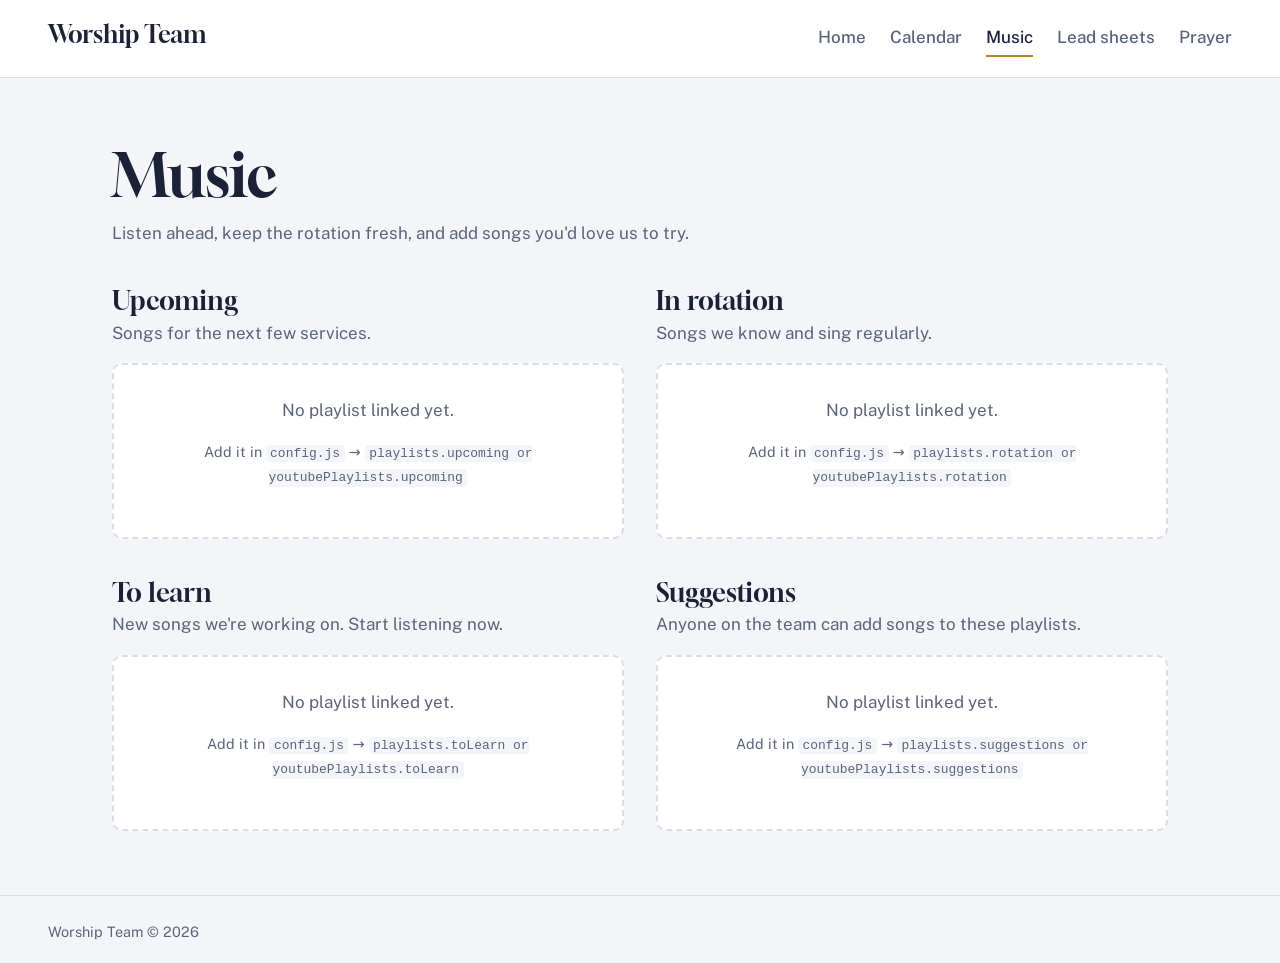
==== music.html @ ee6f873a "Add files via upload" ====
<!DOCTYPE html>
<html lang="en">
<head>
  <meta charset="utf-8">
  <meta name="viewport" content="width=device-width, initial-scale=1, viewport-fit=cover">
  <meta name="robots" content="noindex, nofollow">
  <title>Music · Worship Team</title>
  <link rel="icon" href="data:image/svg+xml,<svg xmlns='http://www.w3.org/2000/svg' viewBox='0 0 100 100'><text y='.9em' font-size='90'>🎶</text></svg>">
  <link rel="preconnect" href="https://fonts.googleapis.com">
  <link rel="preconnect" href="https://fonts.gstatic.com" crossorigin>
  <link href="https://fonts.googleapis.com/css2?family=Gloock&family=Public+Sans:wght@400;500;600;700&display=swap" rel="stylesheet">
  <link rel="stylesheet" href="style.css">
</head>
<body>
  <header class="site-header">
    <a class="brand" href="index.html" data-team-name>Worship Team</a>
    <nav aria-label="Main">
      <a href="index.html">Home</a>
      <a href="calendar.html">Calendar</a>
      <a href="music.html" aria-current="page">Music</a>
      <a href="leadsheets.html">Lead sheets</a>
      <a href="prayer.html">Prayer</a>
    </nav>
  </header>
  <main>
    <h1 class="page-title">Music</h1>
    <p class="page-intro">Listen ahead, keep the rotation fresh, and add songs you'd love us to try.</p>
    <div class="playlists">
      <article class="playlist">
        <h2>Upcoming</h2>
        <p>Songs for the next few services.</p>
        <div class="sources" data-section="upcoming"></div>
      </article>
      <article class="playlist">
        <h2>In rotation</h2>
        <p>Songs we know and sing regularly.</p>
        <div class="sources" data-section="rotation"></div>
      </article>
      <article class="playlist">
        <h2>To learn</h2>
        <p>New songs we're working on. Start listening now.</p>
        <div class="sources" data-section="toLearn"></div>
      </article>
      <article class="playlist playlist-suggestions">
        <h2>Suggestions</h2>
        <p>Anyone on the team can add songs to these playlists.</p>
        <div class="sources" data-section="suggestions"></div>
      </article>
    </div>
  </main>
  <footer>
    <span data-team-name>Worship Team</span> <span id="footer-church"></span> &copy; <span id="year"></span>
  </footer>
  <script src="config.js"></script>
  <script src="site.js"></script>
</body>
</html>
---- style.css ----
:root {
  --paper: #F3F5F8;
  --surface: #FFFFFF;
  --ink: #1B2238;
  --muted: #5B6478;
  --line: #D8DDE6;
  --glass: #2F5DA8;
  --gold: #B8861F;
  --radius: 10px;
  --display: "Gloock", Georgia, "Times New Roman", serif;
  --body: "Public Sans", system-ui, -apple-system, "Segoe UI", sans-serif;
}
@media (prefers-color-scheme: dark) {
  :root {
    --paper: #121729;
    --surface: #1A2036;
    --ink: #E8EBF2;
    --muted: #A2AABC;
    --line: #2B3352;
    --glass: #86A8E3;
    --gold: #E0B252;
  }
}

* { box-sizing: border-box; }
[hidden] { display: none !important; }
html { -webkit-text-size-adjust: 100%; }
body {
  margin: 0;
  background: var(--paper);
  color: var(--ink);
  font: 400 1.0625rem/1.6 var(--body);
  min-height: 100vh;
  display: flex;
  flex-direction: column;
}
a { color: var(--glass); }
a:focus-visible, button:focus-visible {
  outline: 3px solid var(--gold);
  outline-offset: 3px;
  border-radius: 4px;
}
code { font-size: 0.9em; background: var(--paper); padding: 0.1em 0.35em; border-radius: 4px; }

/* ---------- Header ---------- */
.site-header {
  display: flex;
  flex-wrap: wrap;
  align-items: baseline;
  justify-content: space-between;
  gap: 0.75rem 2rem;
  padding: 1.25rem clamp(1rem, 4vw, 3rem);
  padding-top: calc(1.25rem + env(safe-area-inset-top, 0px));
  border-bottom: 1px solid var(--line);
  background: var(--surface);
}
.brand {
  font: 400 1.5rem/1.1 var(--display);
  color: var(--ink);
  text-decoration: none;
}
.site-header nav { display: flex; gap: 0.25rem 1.5rem; flex-wrap: wrap; }
.site-header nav a {
  color: var(--muted);
  text-decoration: none;
  font-weight: 500;
  padding: 0.25rem 0;
  border-bottom: 2px solid transparent;
}
.site-header nav a:hover { color: var(--ink); }
.site-header nav a[aria-current="page"] { color: var(--ink); border-bottom-color: var(--gold); }

/* ---------- Layout ---------- */
main {
  flex: 1;
  width: 100%;
  max-width: 72rem;
  margin: 0 auto;
  padding: clamp(2rem, 5vw, 4rem) clamp(1rem, 4vw, 3rem);
}
h1, h2 { font-family: var(--display); font-weight: 400; line-height: 1.1; margin: 0; }
.page-title { font-size: clamp(2.5rem, 6vw, 3.75rem); }
.page-intro { color: var(--muted); max-width: 40rem; margin: 0.75rem 0 2.5rem; }
h2 { font-size: 1.6rem; }
.muted { color: var(--muted); }

/* ---------- Embeds ---------- */
.embed {
  background: var(--surface);
  border: 1px solid var(--line);
  border-radius: var(--radius);
  overflow: hidden;
}
.embed iframe { display: block; width: 100%; height: 100%; border: 0; }
.ratio-16x9 { aspect-ratio: 16 / 9; }

.setup {
  border: 2px dashed var(--line);
  border-radius: var(--radius);
  padding: 2rem 1.5rem;
  text-align: center;
  color: var(--muted);
  background: var(--surface);
}
.setup p { margin: 0; }
.setup .setup-hint { font-size: 0.9rem; margin-top: 0.35rem; }

.button {
  display: inline-block;
  background: var(--glass);
  color: var(--surface);
  font-weight: 600;
  text-decoration: none;
  padding: 0.7rem 1.25rem;
  border-radius: 999px;
}
.button:hover { filter: brightness(1.08); }
.text-link { font-weight: 600; text-decoration-thickness: 2px; text-underline-offset: 3px; }

/* ---------- Home ---------- */
.hero-label { color: var(--muted); margin: 0 0 0.5rem; font-size: 1.1rem; }
.hero-date {
  font-size: clamp(2.75rem, 9vw, 6.5rem);
  letter-spacing: -0.01em;
  margin-bottom: 2rem;
}
.stream { margin-bottom: 1.25rem; }
.stream-placeholder {
  padding: clamp(2rem, 6vw, 4rem) 1.5rem;
  border-left: 6px solid var(--gold);
}
.stream-placeholder p { margin: 0; font-size: 1.15rem; max-width: 32rem; }

.around { margin-top: clamp(3rem, 7vw, 5rem); }
.around h2 { margin-bottom: 1rem; }
.around-list { list-style: none; margin: 0; padding: 0; border-top: 1px solid var(--line); }
.around-list a {
  display: flex;
  flex-wrap: wrap;
  gap: 0.25rem 1.5rem;
  align-items: baseline;
  padding: 1.1rem 0.25rem;
  border-bottom: 1px solid var(--line);
  text-decoration: none;
  color: var(--ink);
}
.around-list a:hover strong { color: var(--glass); }
.around-list strong { font: 400 1.5rem/1.2 var(--display); min-width: 8rem; }
.around-list span { color: var(--muted); }

/* ---------- Calendar ---------- */
.toggle { display: inline-flex; border: 1px solid var(--line); border-radius: 999px; padding: 3px; margin-bottom: 1rem; background: var(--surface); }
.toggle button {
  font: inherit; font-weight: 600; font-size: 0.95rem;
  border: 0; background: transparent; color: var(--muted);
  padding: 0.4rem 1rem; border-radius: 999px; cursor: pointer;
}
.toggle button[aria-pressed="true"] { background: var(--glass); color: var(--surface); }
#calendar { height: max(520px, 72vh); }
#calendar.embed:has(.setup) { height: auto; border: 0; }

/* ---------- Music ---------- */
.playlists { display: grid; gap: 2.5rem 2rem; grid-template-columns: repeat(auto-fit, minmax(min(100%, 26rem), 1fr)); }
.playlist h2 { margin-bottom: 0.25rem; }
.playlist p { color: var(--muted); margin: 0 0 1rem; }
.sources { display: grid; gap: 1.5rem; }
.source-label { font: 600 0.95rem/1.3 var(--body); color: var(--muted); margin: 0 0 0.5rem; }
.slot { border-radius: 12px; overflow: hidden; background: var(--surface); }
.slot iframe { width: 100%; height: 100%; border: 0; display: block; }
.slot-spotify { height: 380px; }
.slot-youtube { aspect-ratio: 16 / 9; }
.source .text-link { display: inline-block; margin-top: 0.75rem; }
.playlist-suggestions .slot { outline: 2px solid var(--gold); outline-offset: 4px; }

/* ---------- Prayer ---------- */
.prayer-grid { display: grid; gap: 3rem; grid-template-columns: minmax(0, 3fr) minmax(0, 2fr); align-items: start; }
@media (max-width: 860px) { .prayer-grid { grid-template-columns: 1fr; } }
.prayer-grid h2 { margin-bottom: 1rem; }
#prayer-form { height: 900px; }
#prayer-form:has(.setup) { height: auto; border: 0; }
.updates { list-style: none; margin: 0 0 2.5rem; padding: 0; }
.updates li { display: grid; grid-template-columns: 4.5rem 1fr; gap: 1rem; padding: 0.9rem 0; border-top: 1px solid var(--line); }
.updates li:last-child { border-bottom: 1px solid var(--line); }
.update-date { font-weight: 700; color: var(--gold); }
.prayer-list p { color: var(--muted); font-size: 0.95rem; margin: 0.75rem 0 0; }

/* ---------- Lead sheets ---------- */
.visually-hidden { position: absolute; width: 1px; height: 1px; overflow: hidden; clip: rect(0 0 0 0); white-space: nowrap; }
.sheets-tools { display: flex; flex-wrap: wrap; gap: 1rem; align-items: center; justify-content: space-between; margin-bottom: 1.5rem; }
.search { flex: 1 1 18rem; max-width: 28rem; }
.search input {
  width: 100%;
  font: inherit;
  color: var(--ink);
  background: var(--surface);
  border: 1px solid var(--line);
  border-radius: 999px;
  padding: 0.65rem 1.1rem;
}
.search input:focus-visible { outline: 3px solid var(--gold); outline-offset: 2px; }
.sheets { list-style: none; margin: 0; padding: 0; border-top: 1px solid var(--line); }
.sheets:empty { border-top: 0; }
.sheet {
  display: grid;
  grid-template-columns: minmax(0, 1fr) auto;
  grid-template-areas: "title key" "artist key";
  column-gap: 1.5rem;
  align-items: center;
  padding: 0.9rem 0.25rem;
  border-bottom: 1px solid var(--line);
  color: var(--ink);
  text-decoration: none;
}
a.sheet:hover .sheet-title { color: var(--glass); }
.sheet-title { grid-area: title; font: 400 1.35rem/1.25 var(--display); }
.sheet-artist { grid-area: artist; color: var(--muted); font-size: 0.95rem; }
.sheet-key {
  grid-area: key;
  font-weight: 700;
  color: var(--gold);
  white-space: nowrap;
}

/* ---------- Footer ---------- */
footer {
  border-top: 1px solid var(--line);
  padding: 1.5rem clamp(1rem, 4vw, 3rem);
  padding-bottom: calc(1.5rem + env(safe-area-inset-bottom, 0px));
  color: var(--muted);
  font-size: 0.9rem;
}

@media (prefers-reduced-motion: reduce) { * { transition: none !important; } }

@media (max-width: 480px) {
  .site-header nav { gap: 0.25rem 0.9rem; font-size: 0.95rem; }
}
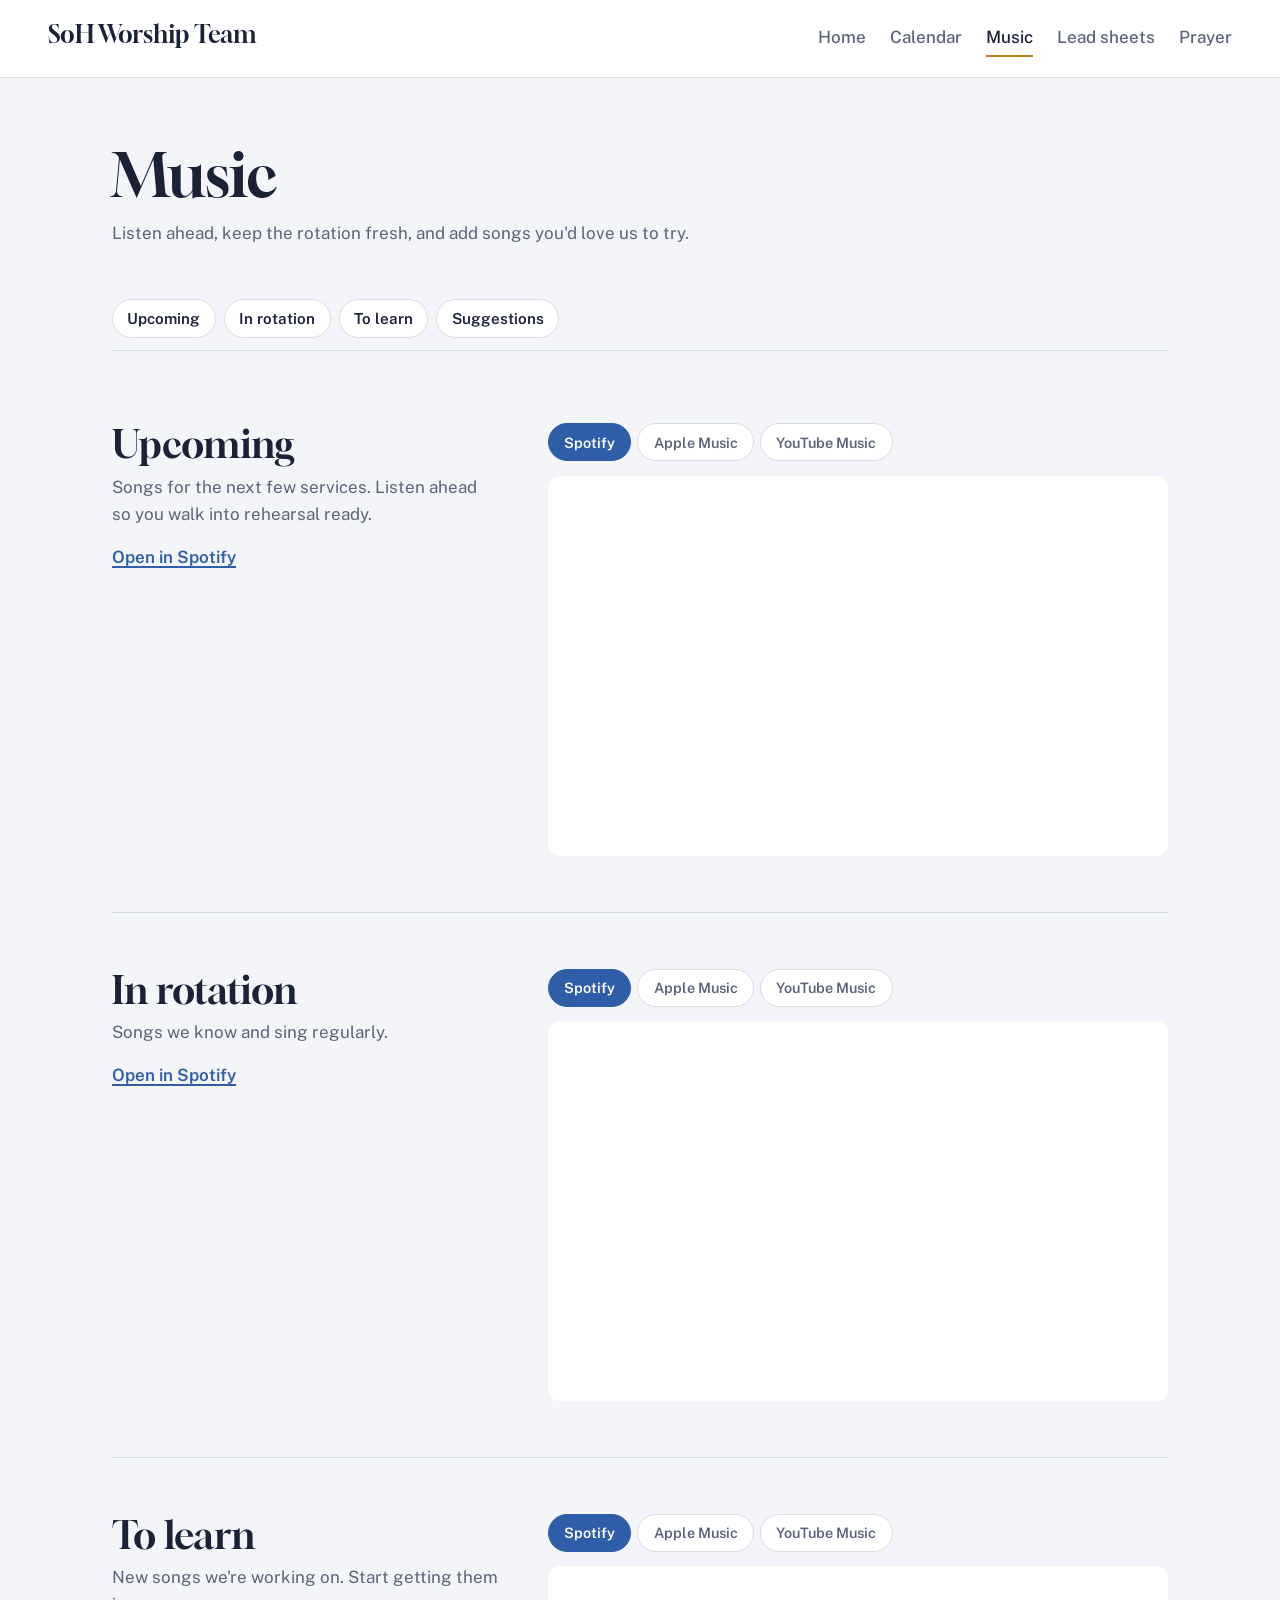
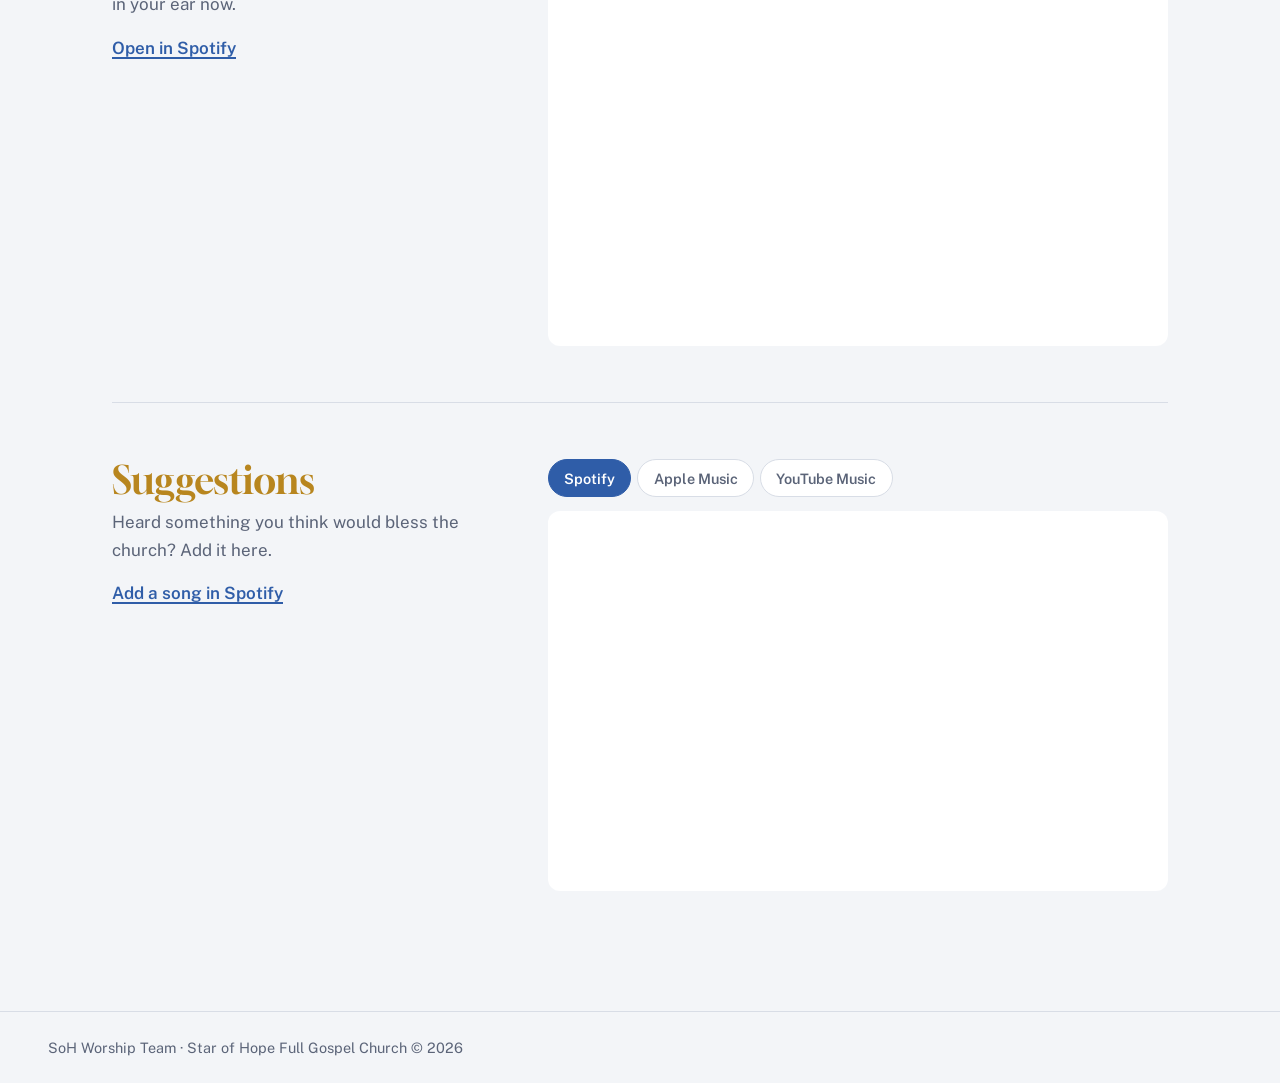
==== commit 3acb2635: "Add files via upload" ====
--- a/music.html
+++ b/music.html
@@ -25,28 +25,48 @@
   <main>
     <h1 class="page-title">Music</h1>
     <p class="page-intro">Listen ahead, keep the rotation fresh, and add songs you'd love us to try.</p>
-    <div class="playlists">
-      <article class="playlist">
-        <h2>Upcoming</h2>
-        <p>Songs for the next few services.</p>
-        <div class="sources" data-section="upcoming"></div>
-      </article>
-      <article class="playlist">
-        <h2>In rotation</h2>
+    <nav class="jump" aria-label="Playlists on this page">
+      <a href="#upcoming">Upcoming</a>
+      <a href="#rotation">In rotation</a>
+      <a href="#toLearn">To learn</a>
+      <a href="#suggestions">Suggestions</a>
+    </nav>
+
+    <section class="playlist" id="upcoming" aria-labelledby="upcoming-title">
+      <div class="playlist-info">
+        <h2 id="upcoming-title">Upcoming</h2>
+        <p>Songs for the next few services. Listen ahead so you walk into rehearsal ready.</p>
+        <div class="playlist-links" data-links="upcoming"></div>
+      </div>
+      <div class="playlist-player" data-section="upcoming"></div>
+    </section>
+
+    <section class="playlist" id="rotation" aria-labelledby="rotation-title">
+      <div class="playlist-info">
+        <h2 id="rotation-title">In rotation</h2>
         <p>Songs we know and sing regularly.</p>
-        <div class="sources" data-section="rotation"></div>
-      </article>
-      <article class="playlist">
-        <h2>To learn</h2>
-        <p>New songs we're working on. Start listening now.</p>
-        <div class="sources" data-section="toLearn"></div>
-      </article>
-      <article class="playlist playlist-suggestions">
-        <h2>Suggestions</h2>
-        <p>Anyone on the team can add songs to these playlists.</p>
-        <div class="sources" data-section="suggestions"></div>
-      </article>
-    </div>
+        <div class="playlist-links" data-links="rotation"></div>
+      </div>
+      <div class="playlist-player" data-section="rotation"></div>
+    </section>
+
+    <section class="playlist" id="toLearn" aria-labelledby="toLearn-title">
+      <div class="playlist-info">
+        <h2 id="toLearn-title">To learn</h2>
+        <p>New songs we're working on. Start getting them in your ear now.</p>
+        <div class="playlist-links" data-links="toLearn"></div>
+      </div>
+      <div class="playlist-player" data-section="toLearn"></div>
+    </section>
+
+    <section class="playlist playlist-suggestions" id="suggestions" aria-labelledby="suggestions-title">
+      <div class="playlist-info">
+        <h2 id="suggestions-title">Suggestions</h2>
+        <p>Heard something you think would bless the church? Add it here.</p>
+        <div class="playlist-links" data-links="suggestions"></div>
+      </div>
+      <div class="playlist-player" data-section="suggestions"></div>
+    </section>
   </main>
   <footer>
     <span data-team-name>Worship Team</span> <span id="footer-church"></span> &copy; <span id="year"></span>
--- a/style.css
+++ b/style.css
@@ -160,17 +160,71 @@
 #calendar.embed:has(.setup) { height: auto; border: 0; }
 
 /* ---------- Music ---------- */
-.playlists { display: grid; gap: 2.5rem 2rem; grid-template-columns: repeat(auto-fit, minmax(min(100%, 26rem), 1fr)); }
-.playlist h2 { margin-bottom: 0.25rem; }
-.playlist p { color: var(--muted); margin: 0 0 1rem; }
-.sources { display: grid; gap: 1.5rem; }
-.source-label { font: 600 0.95rem/1.3 var(--body); color: var(--muted); margin: 0 0 0.5rem; }
+html { scroll-behavior: smooth; scroll-padding-top: calc(5rem + env(safe-area-inset-top, 0px)); }
+@media (prefers-reduced-motion: reduce) { html { scroll-behavior: auto; } }
+
+.jump {
+  position: sticky;
+  top: 0;
+  z-index: 5;
+  display: flex;
+  gap: 0.5rem;
+  overflow-x: auto;
+  padding: 0.75rem 0;
+  padding-top: calc(0.75rem + env(safe-area-inset-top, 0px));
+  margin-bottom: 1rem;
+  background: var(--paper);
+  border-bottom: 1px solid var(--line);
+  scrollbar-width: none;
+}
+.jump::-webkit-scrollbar { display: none; }
+.jump a {
+  flex: none;
+  color: var(--ink);
+  text-decoration: none;
+  font-weight: 600;
+  font-size: 0.95rem;
+  padding: 0.4rem 0.9rem;
+  border: 1px solid var(--line);
+  border-radius: 999px;
+  background: var(--surface);
+}
+.jump a:hover { border-color: var(--glass); color: var(--glass); }
+
+.playlist {
+  display: grid;
+  grid-template-columns: minmax(0, 1fr) minmax(0, 1.6fr);
+  gap: 1.5rem 3rem;
+  align-items: start;
+  padding: clamp(2rem, 5vw, 3.5rem) 0;
+  border-bottom: 1px solid var(--line);
+}
+.playlist:last-of-type { border-bottom: 0; }
+@media (max-width: 820px) { .playlist { grid-template-columns: 1fr; } }
+
+.playlist-info h2 { font-size: clamp(1.8rem, 4vw, 2.4rem); margin-bottom: 0.5rem; }
+.playlist-info p { color: var(--muted); margin: 0 0 1rem; max-width: 26rem; }
+.playlist-links { display: flex; flex-direction: column; align-items: flex-start; gap: 0.4rem; }
+.playlist-suggestions .playlist-info h2 { color: var(--gold); }
+
+.service-tabs { display: flex; flex-wrap: wrap; gap: 0.4rem; margin-bottom: 0.9rem; }
+.service-tabs button {
+  font: inherit; font-weight: 600; font-size: 0.9rem;
+  color: var(--muted);
+  background: var(--surface);
+  border: 1px solid var(--line);
+  border-radius: 999px;
+  padding: 0.4rem 0.95rem;
+  cursor: pointer;
+}
+.service-tabs button:hover { color: var(--ink); }
+.service-tabs button[aria-selected="true"] { background: var(--glass); border-color: var(--glass); color: var(--surface); }
+
 .slot { border-radius: 12px; overflow: hidden; background: var(--surface); }
 .slot iframe { width: 100%; height: 100%; border: 0; display: block; }
 .slot-spotify { height: 380px; }
 .slot-youtube { aspect-ratio: 16 / 9; }
-.source .text-link { display: inline-block; margin-top: 0.75rem; }
-.playlist-suggestions .slot { outline: 2px solid var(--gold); outline-offset: 4px; }
+.slot-apple { height: 450px; }
 
 /* ---------- Prayer ---------- */
 .prayer-grid { display: grid; gap: 3rem; grid-template-columns: minmax(0, 3fr) minmax(0, 2fr); align-items: start; }
